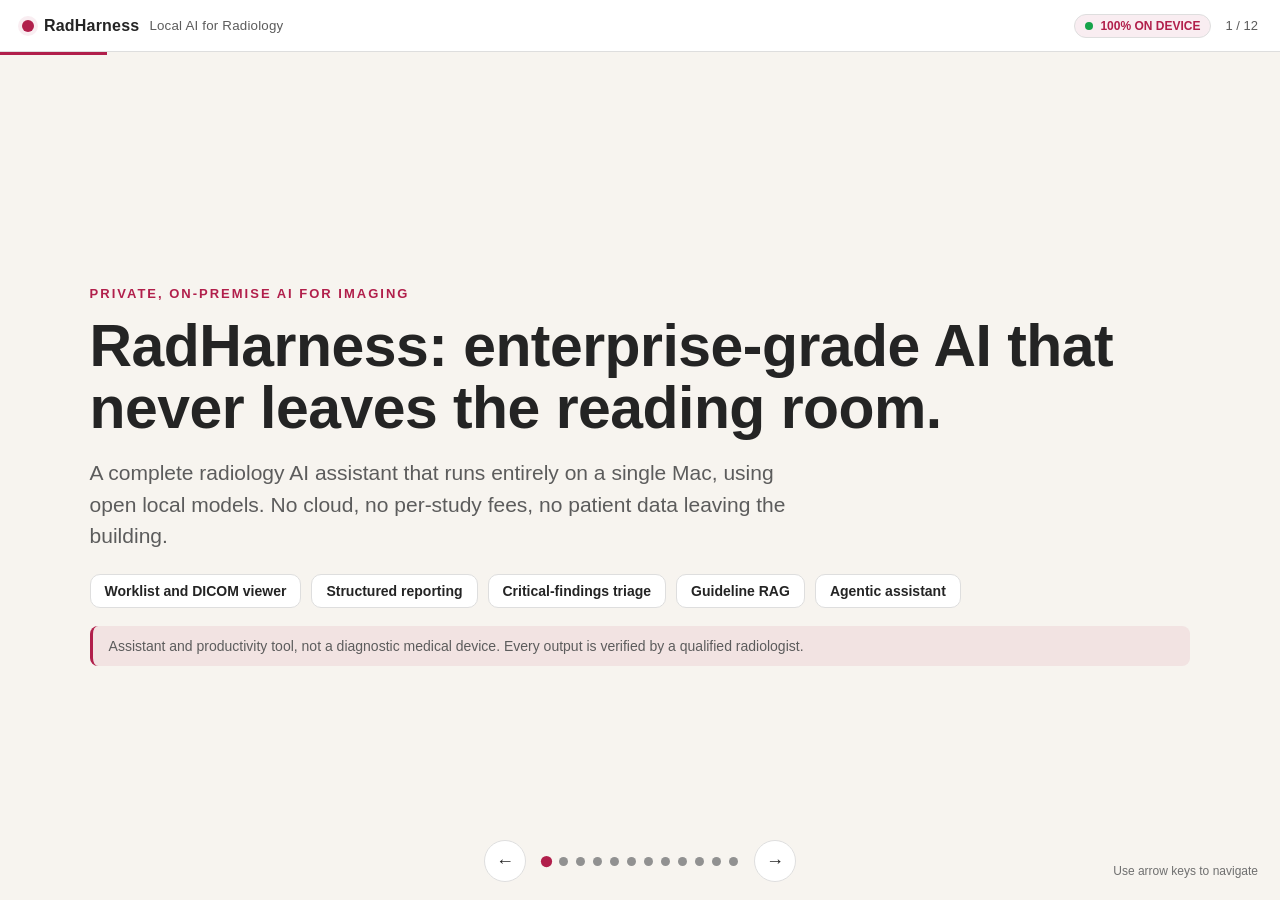
==== RadHarness-Pitch-Deck.html @ b1ef8378 "RadHarness: local-first radiology AI harness (Rbuild.ai, private) Full application: FastAPI backend," ====
<!DOCTYPE html>
<html lang="en">
<head>
<meta charset="UTF-8" />
<meta name="viewport" content="width=device-width, initial-scale=1.0" />
<title>RadHarness: Local AI for Radiology</title>
<script>
  (() => {
    const param = new URLSearchParams(window.location.search).get("scoutTheme");
    const theme =
      param || (window.matchMedia("(prefers-color-scheme: dark)").matches ? "dark" : "light");
    document.documentElement.setAttribute("data-theme", theme);
  })();
</script>
<style>
:root {
  color-scheme: light;
  --cp-bg: #f7f4ef;
  --cp-bg-elevated: #fcfbf8;
  --cp-surface: #ffffff;
  --cp-surface-soft: #f5f5f5;
  --cp-border: #dedede;
  --cp-border-strong: #919191;
  --cp-text: #242424;
  --cp-text-muted: #5c5c5c;
  --cp-text-soft: #6f6f6f;
  --cp-accent: #b11f4b;
  --cp-accent-hover: #9a1a41;
  --cp-accent-soft: rgba(177, 31, 75, 0.08);
  --cp-accent-fg: #ffffff;
  --cp-success: #16a34a;
  --cp-danger: #dc2626;
  --cp-warning: #f59e0b;
  --cp-link: #0078d4;
  --cp-shadow: 0 18px 48px rgba(0, 0, 0, 0.12);
  --cp-overlay: rgba(255, 255, 255, 0.8);
  --cp-panel: rgba(255, 255, 255, 0.86);
  --cp-panel-strong: rgba(255, 255, 255, 0.96);
  --cp-sheen: rgba(255, 255, 255, 0.55);
  --cp-highlight: rgba(177, 31, 75, 0.12);
}
html[data-theme="dark"] {
  color-scheme: dark;
  --cp-bg: #3d3b3a;
  --cp-bg-elevated: #343231;
  --cp-surface: #292929;
  --cp-surface-soft: #2e2e2e;
  --cp-border: #474747;
  --cp-border-strong: #5f5f5f;
  --cp-text: #dedede;
  --cp-text-muted: #919191;
  --cp-text-soft: #b0b0b0;
  --cp-accent: #fd8ea1;
  --cp-accent-hover: #fb7b91;
  --cp-accent-soft: rgba(253, 142, 161, 0.14);
  --cp-accent-fg: #1a1a1a;
  --cp-success: #4ade80;
  --cp-danger: #f87171;
  --cp-warning: #fbbf24;
  --cp-link: #4da6ff;
  --cp-shadow: 0 18px 48px rgba(0, 0, 0, 0.32);
  --cp-overlay: rgba(41, 41, 41, 0.88);
  --cp-panel: rgba(41, 41, 41, 0.72);
  --cp-panel-strong: rgba(41, 41, 41, 0.96);
  --cp-sheen: rgba(255, 255, 255, 0.04);
  --cp-highlight: rgba(253, 142, 161, 0.12);
}

* { box-sizing: border-box; margin: 0; padding: 0; }
html, body { height: 100%; }
body {
  font-family: "Segoe UI", Aptos, Calibri, -apple-system, BlinkMacSystemFont, sans-serif;
  background: var(--cp-bg);
  color: var(--cp-text);
  overflow: hidden;
  -webkit-font-smoothing: antialiased;
}
code, .mono { font-family: Consolas, "Courier New", Courier, monospace; }

/* Top bar */
.topbar {
  position: fixed; top: 0; left: 0; right: 0; height: 52px; z-index: 30;
  display: flex; align-items: center; justify-content: space-between;
  padding: 0 22px; background: var(--cp-panel-strong);
  border-bottom: 1px solid var(--cp-border); backdrop-filter: blur(8px);
}
.brand { display: flex; align-items: center; gap: 10px; font-weight: 700; letter-spacing: .2px; }
.brand .dot { width: 12px; height: 12px; border-radius: 50%; background: var(--cp-accent); box-shadow: 0 0 0 4px var(--cp-accent-soft); }
.brand small { font-weight: 500; color: var(--cp-text-muted); }
.top-right { display: flex; align-items: center; gap: 14px; font-size: 13px; color: var(--cp-text-muted); }
.pill {
  display: inline-flex; align-items: center; gap: 7px; padding: 4px 10px; border-radius: 999px;
  background: var(--cp-accent-soft); color: var(--cp-accent); font-weight: 600; font-size: 12px;
  border: 1px solid var(--cp-border);
}
.pill .g { width: 8px; height: 8px; border-radius: 50%; background: var(--cp-success); }
.progress { position: fixed; top: 52px; left: 0; height: 3px; background: var(--cp-accent); z-index: 30; transition: width .3s ease; }

/* Slides */
.deck { position: absolute; inset: 52px 0 0 0; }
.slide {
  position: absolute; inset: 0; display: none;
  padding: 44px clamp(24px, 7vw, 110px); overflow-y: auto;
  animation: fade .35s ease;
}
.slide.active { display: flex; flex-direction: column; justify-content: center; }
@keyframes fade { from { opacity: 0; transform: translateY(8px); } to { opacity: 1; transform: none; } }

.kicker { color: var(--cp-accent); font-weight: 700; text-transform: uppercase; letter-spacing: 2px; font-size: 13px; margin-bottom: 14px; }
h1 { font-size: clamp(30px, 4.6vw, 60px); line-height: 1.05; letter-spacing: -.5px; margin-bottom: 18px; }
h2 { font-size: clamp(24px, 3.2vw, 40px); line-height: 1.1; margin-bottom: 20px; letter-spacing: -.3px; }
h3 { font-size: 19px; margin-bottom: 8px; }
p.lead { font-size: clamp(16px, 1.7vw, 21px); color: var(--cp-text-muted); max-width: 60ch; line-height: 1.5; }
.muted { color: var(--cp-text-muted); }
.accent { color: var(--cp-accent); }
ul.clean { list-style: none; display: grid; gap: 12px; margin-top: 8px; }
ul.clean li { display: flex; gap: 12px; align-items: flex-start; font-size: 17px; line-height: 1.45; }
ul.clean li::before { content: ""; flex: 0 0 auto; width: 9px; height: 9px; margin-top: 8px; border-radius: 3px; background: var(--cp-accent); }

.grid { display: grid; gap: 16px; }
.g2 { grid-template-columns: repeat(2, 1fr); }
.g3 { grid-template-columns: repeat(3, 1fr); }
.g4 { grid-template-columns: repeat(4, 1fr); }
@media (max-width: 900px) { .g2, .g3, .g4 { grid-template-columns: 1fr; } }

.card {
  background: var(--cp-surface); border: 1px solid var(--cp-border); border-radius: 16px;
  padding: 20px; box-shadow: 0 0 2px rgba(0,0,0,0.12), 0 1px 2px rgba(0,0,0,0.14);
}
.card .ic { font-size: 24px; margin-bottom: 10px; }
.card p { color: var(--cp-text-muted); font-size: 15px; line-height: 1.45; }

.stat { display: flex; flex-direction: column; gap: 4px; }
.stat .n { font-size: clamp(28px, 3.6vw, 46px); font-weight: 800; color: var(--cp-accent); letter-spacing: -1px; }
.stat .l { color: var(--cp-text-muted); font-size: 14px; }

table.t { width: 100%; border-collapse: collapse; font-size: 15px; }
table.t th, table.t td { text-align: left; padding: 11px 14px; border-bottom: 1px solid var(--cp-border); }
table.t th { color: var(--cp-text-muted); font-weight: 600; font-size: 13px; text-transform: uppercase; letter-spacing: .5px; }
table.t tr:last-child td { border-bottom: none; }
table.t .hl { color: var(--cp-accent); font-weight: 700; }
.tag { display: inline-block; padding: 2px 9px; border-radius: 999px; font-size: 12px; font-weight: 600; background: var(--cp-accent-soft); color: var(--cp-accent); border: 1px solid var(--cp-border); }
.tag.ok { background: rgba(22,163,74,.1); color: var(--cp-success); }

/* Bar chart */
.bars { display: grid; gap: 16px; margin-top: 10px; }
.bar-row { display: grid; grid-template-columns: 140px 1fr auto; align-items: center; gap: 14px; }
.bar-track { height: 30px; background: var(--cp-surface-soft); border: 1px solid var(--cp-border); border-radius: 8px; overflow: hidden; }
.bar-fill { height: 100%; display: flex; align-items: center; padding-left: 12px; color: var(--cp-accent-fg); font-weight: 700; font-size: 14px; white-space: nowrap; }
.bar-fill.cloud { background: var(--cp-border-strong); color: var(--cp-text); }
.bar-fill.local { background: var(--cp-accent); }

.two { display: grid; grid-template-columns: 1.05fr .95fr; gap: 40px; align-items: center; }
@media (max-width: 900px) { .two { grid-template-columns: 1fr; gap: 22px; } }

.badge-row { display: flex; flex-wrap: wrap; gap: 10px; margin-top: 22px; }
.badge { display: inline-flex; align-items: center; gap: 8px; padding: 8px 14px; border-radius: 10px; background: var(--cp-surface); border: 1px solid var(--cp-border); font-size: 14px; font-weight: 600; }

.note { margin-top: 18px; padding: 12px 16px; border-left: 3px solid var(--cp-accent); background: var(--cp-accent-soft); border-radius: 8px; font-size: 14px; color: var(--cp-text-muted); }
.disclaimer-box { border: 1px solid var(--cp-warning); background: rgba(245,158,11,.08); border-radius: 12px; padding: 18px 20px; font-size: 15px; line-height: 1.5; }

/* Nav */
.nav { position: fixed; bottom: 18px; left: 0; right: 0; z-index: 30; display: flex; align-items: center; justify-content: center; gap: 16px; }
.nav button {
  width: 42px; height: 42px; border-radius: 50%; border: 1px solid var(--cp-border);
  background: var(--cp-panel-strong); color: var(--cp-text); font-size: 18px; cursor: pointer;
  display: flex; align-items: center; justify-content: center; transition: all .15s ease;
}
.nav button:hover { border-color: var(--cp-accent); color: var(--cp-accent); }
.dots { display: flex; gap: 8px; }
.dots span { width: 9px; height: 9px; border-radius: 50%; background: var(--cp-border-strong); cursor: pointer; transition: all .15s ease; }
.dots span.on { background: var(--cp-accent); transform: scale(1.25); }
.hint { position: fixed; bottom: 22px; right: 22px; font-size: 12px; color: var(--cp-text-soft); z-index: 30; }
.footer-credit { position: fixed; bottom: 22px; left: 22px; font-size: 12px; color: var(--cp-text-soft); z-index: 30; }
</style>
</head>
<body>
<div class="topbar">
  <div class="brand"><span class="dot"></span> RadHarness <small>Local AI for Radiology</small></div>
  <div class="top-right">
    <span class="pill"><span class="g"></span> 100% ON DEVICE</span>
    <span id="counter">1 / 12</span>
  </div>
</div>
<div class="progress" id="progress" style="width:8%"></div>

<div class="deck" id="deck">

  <!-- 1. Title -->
  <section class="slide active">
    <div class="kicker">Private, on-premise AI for imaging</div>
    <h1>RadHarness: enterprise-grade AI that never leaves the reading room.</h1>
    <p class="lead">A complete radiology AI assistant that runs entirely on a single Mac, using open local models. No cloud, no per-study fees, no patient data leaving the building.</p>
    <div class="badge-row">
      <span class="badge">Worklist and DICOM viewer</span>
      <span class="badge">Structured reporting</span>
      <span class="badge">Critical-findings triage</span>
      <span class="badge">Guideline RAG</span>
      <span class="badge">Agentic assistant</span>
    </div>
    <div class="note">Assistant and productivity tool, not a diagnostic medical device. Every output is verified by a qualified radiologist.</div>
  </section>

  <!-- 2. Problem -->
  <section class="slide">
    <div class="kicker">The problem</div>
    <h2>Cloud radiology AI is powerful, but it comes with strings attached.</h2>
    <div class="grid g3">
      <div class="card"><div class="ic">🔓</div><h3>PHI leaves the building</h3><p>Images and reports are uploaded to third-party clouds, expanding breach exposure and complicating HIPAA and GDPR compliance.</p></div>
      <div class="card"><div class="ic">💸</div><h3>Recurring per-study fees</h3><p>Per-exam and per-seat subscriptions scale with volume forever. Costs never stop, and they grow as you do.</p></div>
      <div class="card"><div class="ic">🔗</div><h3>Vendor lock-in and downtime</h3><p>Your workflow depends on someone else's uptime, pricing, and roadmap. No internet means no AI.</p></div>
    </div>
    <div class="note">Radiologists want the productivity of AI without surrendering control of the data or the budget.</div>
  </section>

  <!-- 3. Solution -->
  <section class="slide">
    <div class="kicker">The solution</div>
    <div class="two">
      <div>
        <h2>One local appliance. The whole AI workflow.</h2>
        <p class="lead">RadHarness packages a modern radiology AI stack into software that runs on a single Mac using open models. It is offline by architecture: the app refuses any non-local model endpoint.</p>
        <ul class="clean" style="margin-top:20px">
          <li>All inference runs on the device, on your data, under your roof.</li>
          <li>Open-source models mean zero license and zero per-use fees.</li>
          <li>Cross-platform: the same app runs on Mac or PC.</li>
        </ul>
      </div>
      <div class="grid" style="gap:14px">
        <div class="card stat"><span class="n">0</span><span class="l">bytes of patient data sent to any cloud</span></div>
        <div class="card stat"><span class="n">$0</span><span class="l">per-study and per-seat inference fees</span></div>
        <div class="card stat"><span class="n">1</span><span class="l">quiet appliance for the whole reading room</span></div>
      </div>
    </div>
  </section>

  <!-- 4. Features -->
  <section class="slide">
    <div class="kicker">What it does today</div>
    <h2>A working product, not a concept.</h2>
    <div class="grid g3">
      <div class="card"><div class="ic">🗂️</div><h3>Worklist and viewer</h3><p>DICOM ingest with automatic de-identification, a prioritized worklist, and an in-browser frame viewer.</p></div>
      <div class="card"><div class="ic">📝</div><h3>Structured reporting</h3><p>Drafts Technique, Comparison, Findings, and Impression from dictation, and generates concise impressions.</p></div>
      <div class="card"><div class="ic">🚨</div><h3>Critical-findings triage</h3><p>Detects actionable findings in report text and auto-escalates the study to STAT, with negation handling.</p></div>
      <div class="card"><div class="ic">📚</div><h3>Guideline RAG</h3><p>Ingest your protocols and appropriateness criteria, then get grounded answers with source citations.</p></div>
      <div class="card"><div class="ic">🤖</div><h3>Agentic assistant</h3><p>A tool-using chat agent that searches the worklist and knowledge base and runs triage on demand.</p></div>
      <div class="card"><div class="ic">🔒</div><h3>Privacy guard</h3><p>Offline mode is enforced in code. Local-only SQLite storage and an audit log keep everything on device.</p></div>
    </div>
    <div class="note">Verified end to end on this build: DICOM frames render, triage escalates to STAT, and the agent cites local protocols. 6 of 6 smoke tests pass.</div>
  </section>

  <!-- 5. Architecture -->
  <section class="slide">
    <div class="kicker">How it works</div>
    <h2>A clean local stack, offline by design.</h2>
    <div class="two">
      <ul class="clean">
        <li><strong>Local model runtime:</strong> Ollama or Foundry Local, serving an open model over a loopback endpoint only.</li>
        <li><strong>FastAPI backend:</strong> worklist, reporting, triage, RAG, and the agent, all in Python.</li>
        <li><strong>Local storage:</strong> SQLite plus local files, gitignored, holding studies, reports, and the knowledge base.</li>
        <li><strong>No-build web UI:</strong> a self-contained single-page app, no external assets, no internet required.</li>
      </ul>
      <div class="card">
        <h3 class="accent">Data flow</h3>
        <p style="margin-top:10px; line-height:1.7">
          DICOM in &rarr; de-identify &rarr; worklist<br>
          Dictation &rarr; local model &rarr; structured report<br>
          Report text &rarr; triage &rarr; STAT flag<br>
          Question &rarr; local RAG &rarr; cited answer<br>
          <span class="muted">Every arrow stays inside the device.</span>
        </p>
      </div>
    </div>
  </section>

  <!-- 6. Why local -->
  <section class="slide">
    <div class="kicker">Why local wins</div>
    <h2>Privacy, cost, and control in one decision.</h2>
    <div class="grid g4">
      <div class="card"><div class="ic">🛡️</div><h3>Compliance</h3><p>No cloud egress shrinks your breach surface and simplifies HIPAA and GDPR posture.</p></div>
      <div class="card"><div class="ic">📉</div><h3>Economics</h3><p>A one-time hardware cost replaces recurring per-study fees that never end.</p></div>
      <div class="card"><div class="ic">⚡</div><h3>Availability</h3><p>Works with no internet. No dependency on a vendor's uptime or pricing changes.</p></div>
      <div class="card"><div class="ic">🧩</div><h3>Control</h3><p>Own the models, the data, and the roadmap. Swap models freely as open models improve.</p></div>
    </div>
  </section>

  <!-- 7. Recommended model (DATA) -->
  <section class="slide" id="slide-model">
    <div class="kicker">The model, picked and tested</div>
    <h2>Recommended local model: <span class="accent" id="model-name">Qwen3-32B + MedGemma</span></h2>
    <div class="two">
      <div>
        <p class="lead" id="model-rationale">Qwen3-32B is the primary reasoning model: Apache 2.0 licensed, with a thinking mode that suits impression drafting and structured reports. MedGemma 27B adds medical language and chest-X-ray-trained image understanding under Google's healthcare-friendly HAI-DEF terms.</p>
        <ul class="clean" style="margin-top:18px" id="model-points">
          <li><strong>Reasoning:</strong> Qwen3-32B (Apache 2.0, thinking mode) for reports, triage, and RAG.</li>
          <li><strong>Medical + images:</strong> MedGemma 27B multimodal, trained on chest X-rays and clinical text.</li>
          <li><strong>Runs on 32GB today:</strong> Qwen3-14B or gpt-oss:20b, paired with MedGemma 4B.</li>
        </ul>
      </div>
      <div class="card">
        <h3 class="accent">Model shortlist</h3>
        <table class="t" style="margin-top:8px" id="model-table">
          <tr><th>Model</th><th>Role</th><th>~Q4 memory</th></tr>
          <tr><td class="hl">Qwen3-32B</td><td>Primary reasoning</td><td>~20 GB</td></tr>
          <tr><td class="hl">MedGemma 27B</td><td>Medical text + vision</td><td>~17 GB</td></tr>
          <tr><td>Qwen3-14B / gpt-oss:20b</td><td>Runs on 32GB now</td><td>~9 to 16 GB</td></tr>
          <tr><td>Qwen3-72B / Llama 3.3-70B</td><td>Higher quality (128GB)</td><td>~43 to 45 GB</td></tr>
        </table>
      </div>
    </div>
    <div class="note" id="model-note">All picks allow commercial and clinical-adjacent use (Apache 2.0 and Google HAI-DEF). Medical-tuned models still hallucinate and require radiologist verification, so a strong reasoner plus grounded RAG is the safe default.</div>
  </section>

  <!-- 8. Benchmark (DATA) -->
  <section class="slide" id="slide-bench">
    <div class="kicker">Tested on real hardware</div>
    <h2>Measured performance, not marketing.</h2>
    <p class="lead">Benchmarked on an Apple M1 Max, 32GB, using the same prompts the app uses. gpt-oss:20b ran 100% on the GPU at 33 to 41 generation tokens per second, using about 12GB. A Mac Studio adds memory and bandwidth for larger models and higher throughput.</p>
    <div class="card" style="margin-top:18px">
      <table class="t" id="bench-table">
        <tr><th>Task</th><th>Model</th><th>Gen tokens/sec</th><th>Latency</th><th>Quality (1-5)</th></tr>
        <tr><td>Report drafting</td><td class="hl">gpt-oss:20b</td><td id="b-gen-a">33.3</td><td id="b-lat-a">11.7 s</td><td id="b-q-a">5</td></tr>
        <tr><td>Triage classify</td><td>gpt-oss:20b</td><td id="b-gen-b">32.9</td><td id="b-lat-b">25.2 s</td><td id="b-q-b">3</td></tr>
        <tr><td>RAG answer</td><td>gpt-oss:20b</td><td id="b-gen-c">41.0</td><td id="b-lat-c">3.6 s</td><td id="b-q-c">5</td></tr>
      </table>
    </div>
    <div class="note" id="bench-note">Strong on report drafting and grounded answering. Triage scored lower because the model undercalled one case, which is exactly why RadHarness wraps triage in deterministic rules plus mandatory radiologist verification. Warm-run figures, GPU (Metal).</div>
  </section>

  <!-- 9. Hardware (DATA) -->
  <section class="slide" id="slide-hw">
    <div class="kicker">The appliance</div>
    <h2>Recommended build: <span class="accent" id="hw-name">Mac Studio M4 Max, 128GB</span></h2>
    <div class="grid g3" id="hw-cards">
      <div class="card"><span class="tag">Good</span><h3 style="margin-top:10px" id="hw-good-name">M4 Max, 64GB</h3><p id="hw-good-desc">Runs a 32B reasoning model plus a medical vision model at 30 to 37 tok/s.</p><div class="stat" style="margin-top:12px"><span class="n" id="hw-good-price">$3,799</span><span class="l" id="hw-good-spec">64GB unified, 40-core GPU, 1TB</span></div></div>
      <div class="card" style="border-color:var(--cp-accent)"><span class="tag">Recommended</span><h3 style="margin-top:10px" id="hw-better-name">M4 Max, 128GB</h3><p id="hw-better-desc">Runs a 70B model plus vision plus a summarizer at once, with headroom.</p><div class="stat" style="margin-top:12px"><span class="n" id="hw-better-price">~$5,099</span><span class="l" id="hw-better-spec">128GB unified, 40-core GPU, 2TB</span></div></div>
      <div class="card"><span class="tag">Best</span><h3 style="margin-top:10px" id="hw-best-name">M3 Ultra, 96GB</h3><p id="hw-best-desc">819 GB/s bandwidth, about 50% faster on 70B models. High-volume rooms.</p><div class="stat" style="margin-top:12px"><span class="n" id="hw-best-price">$7,299</span><span class="l" id="hw-best-spec">96GB unified, 80-core GPU, 2TB</span></div></div>
    </div>
    <div class="note" id="hw-note">Rule of thumb: usable local model size must fit in unified memory, and memory bandwidth drives tokens per second. Prices are US, July 2026, and reflect the 2026 memory-shortage market. Verify at apple.com before purchase.</div>
  </section>

  <!-- 10. ROI (DATA) -->
  <section class="slide" id="slide-roi">
    <div class="kicker">The economics</div>
    <h2>One-time hardware beats forever fees.</h2>
    <div class="two">
      <div>
        <h3 class="muted" style="margin-bottom:14px">3-year total cost (illustrative)</h3>
        <div class="bars">
          <div class="bar-row"><span>Cloud / SaaS AI</span><div class="bar-track"><div class="bar-fill cloud" style="width:100%">$80,000</div></div><span></span></div>
          <div class="bar-row"><span>RadHarness local</span><div class="bar-track"><div class="bar-fill local" style="width:16%"></div></div><span style="font-weight:800;color:var(--cp-accent)">$12,200</span></div>
        </div>
        <div class="note" id="roi-note">Base scenario: 8,000 studies per year, single-radiologist practice. 3-year cost about $12,200 local vs about $80,000 mid-range cloud or SaaS, plus roughly $28,700 per year in radiologist time saved. Estimates with assumptions and sources in the ROI report.</div>
      </div>
      <div class="grid" style="gap:14px">
        <div class="card stat"><span class="n" id="roi-headline-1">85%</span><span class="l" id="roi-headline-1-l">lower 3-year cost vs cloud</span></div>
        <div class="card stat"><span class="n" id="roi-headline-2">2-9 mo</span><span class="l" id="roi-headline-2-l">payback period</span></div>
        <div class="card stat"><span class="n" id="roi-headline-3">$28.7K</span><span class="l" id="roi-headline-3-l">radiologist time saved / year</span></div>
      </div>
    </div>
  </section>

  <!-- 11. Roadmap -->
  <section class="slide">
    <div class="kicker">Where this goes</div>
    <h2>From assistant to a full local imaging platform.</h2>
    <div class="grid g3">
      <div class="card"><span class="tag ok">Shipped</span><h3 style="margin-top:10px">Core harness</h3><p>Worklist, viewer, reporting, triage, RAG, and the agent, running fully local.</p></div>
      <div class="card"><span class="tag">Next</span><h3 style="margin-top:10px">Vision and PACS</h3><p>Add a local vision model for image understanding and DICOM network integration with the reading environment.</p></div>
      <div class="card"><span class="tag">Later</span><h3 style="margin-top:10px">Validation and scale</h3><p>Clinical validation studies, multi-user support, and a hardened on-prem deployment.</p></div>
    </div>
  </section>

  <!-- 12. CTA / Disclaimer -->
  <section class="slide">
    <div class="kicker">Take it for a read</div>
    <h1>Own your AI. Keep your data. Cut the bill.</h1>
    <p class="lead">RadHarness is built and running today. The next step is choosing the model tier and the Mac Studio that fit your volume, then piloting it on a live worklist.</p>
    <div class="badge-row">
      <span class="badge">Run: <span class="mono">./run.sh</span></span>
      <span class="badge">Open: <span class="mono">127.0.0.1:8000</span></span>
      <span class="badge">Offline and private</span>
    </div>
    <div class="disclaimer-box" style="margin-top:26px">
      <strong>Medical disclaimer.</strong> RadHarness is a research and productivity assistant, not a medical device. It is not FDA or CE cleared and must not be used for primary diagnosis or autonomous clinical decisions. All AI output must be reviewed and verified by a qualified radiologist.
    </div>
  </section>

</div>

<div class="nav">
  <button id="prev" aria-label="Previous">&larr;</button>
  <div class="dots" id="dots"></div>
  <button id="next" aria-label="Next">&rarr;</button>
</div>
<div class="hint">Use arrow keys to navigate</div>

<script>
  const slides = Array.from(document.querySelectorAll(".slide"));
  const dotsWrap = document.getElementById("dots");
  const counter = document.getElementById("counter");
  const progress = document.getElementById("progress");
  let i = 0;
  slides.forEach((_, idx) => {
    const s = document.createElement("span");
    if (idx === 0) s.className = "on";
    s.addEventListener("click", () => go(idx));
    dotsWrap.appendChild(s);
  });
  const dots = Array.from(dotsWrap.children);
  function go(n) {
    i = Math.max(0, Math.min(slides.length - 1, n));
    slides.forEach((s, idx) => s.classList.toggle("active", idx === i));
    dots.forEach((d, idx) => d.classList.toggle("on", idx === i));
    counter.textContent = (i + 1) + " / " + slides.length;
    progress.style.width = ((i + 1) / slides.length * 100) + "%";
  }
  document.getElementById("prev").addEventListener("click", () => go(i - 1));
  document.getElementById("next").addEventListener("click", () => go(i + 1));
  document.addEventListener("keydown", (e) => {
    if (e.key === "ArrowRight" || e.key === "PageDown" || e.key === " ") { e.preventDefault(); go(i + 1); }
    else if (e.key === "ArrowLeft" || e.key === "PageUp") { e.preventDefault(); go(i - 1); }
    else if (e.key === "Home") go(0);
    else if (e.key === "End") go(slides.length - 1);
  });
  go(0);
</script>
</body>
</html>
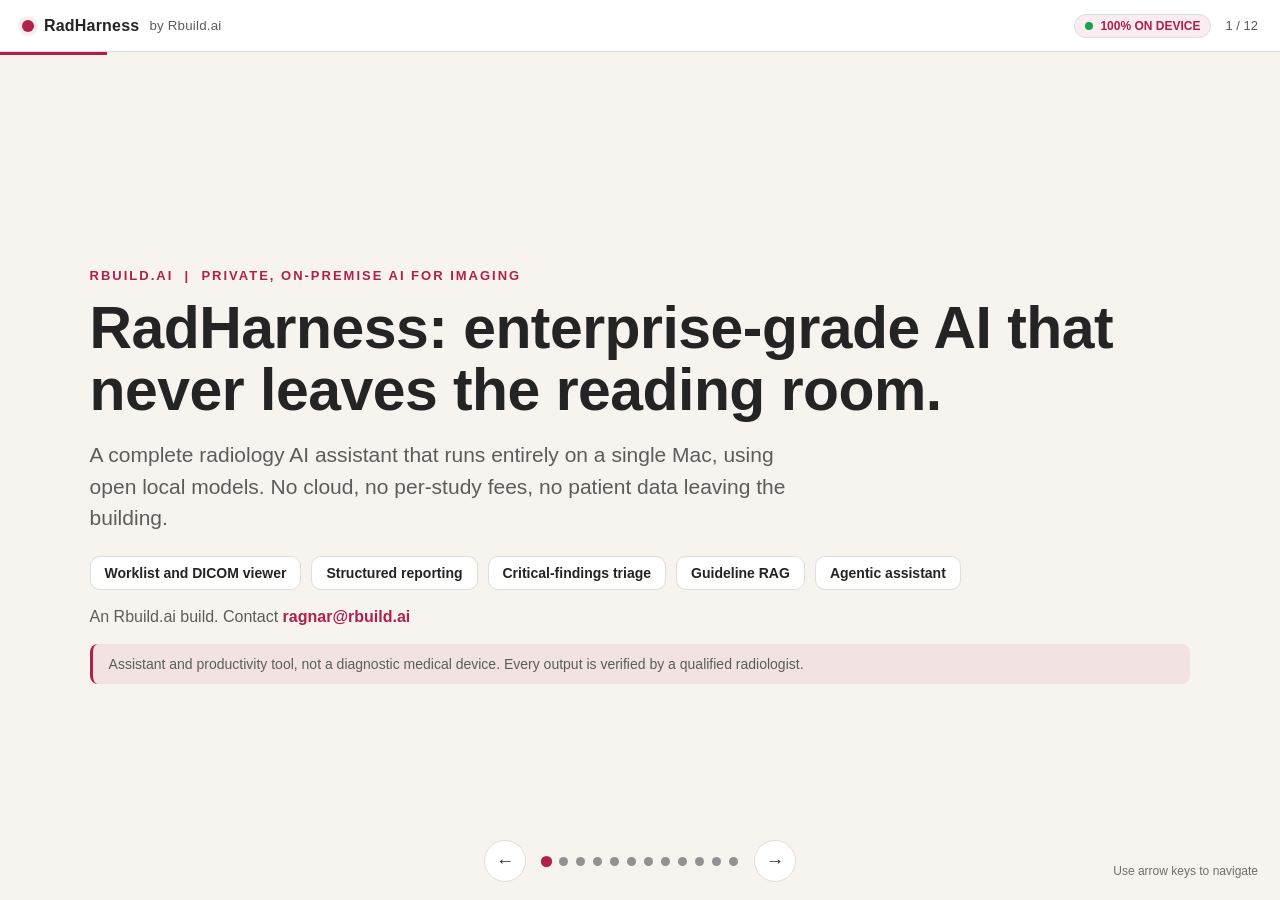
==== commit 5f8a0bf8: "Add Rbuild.ai branding to pitch deck; mark scripts executable Co-authored-by: Copilot <223556219+Cop" ====
--- a/RadHarness-Pitch-Deck.html
+++ b/RadHarness-Pitch-Deck.html
@@ -176,7 +176,7 @@
 </head>
 <body>
 <div class="topbar">
-  <div class="brand"><span class="dot"></span> RadHarness <small>Local AI for Radiology</small></div>
+  <div class="brand"><span class="dot"></span> RadHarness <small>by Rbuild.ai</small></div>
   <div class="top-right">
     <span class="pill"><span class="g"></span> 100% ON DEVICE</span>
     <span id="counter">1 / 12</span>
@@ -188,7 +188,7 @@
 
   <!-- 1. Title -->
   <section class="slide active">
-    <div class="kicker">Private, on-premise AI for imaging</div>
+    <div class="kicker">Rbuild.ai &nbsp;|&nbsp; Private, on-premise AI for imaging</div>
     <h1>RadHarness: enterprise-grade AI that never leaves the reading room.</h1>
     <p class="lead">A complete radiology AI assistant that runs entirely on a single Mac, using open local models. No cloud, no per-study fees, no patient data leaving the building.</p>
     <div class="badge-row">
@@ -198,6 +198,7 @@
       <span class="badge">Guideline RAG</span>
       <span class="badge">Agentic assistant</span>
     </div>
+    <p class="muted" style="margin-top:18px">An Rbuild.ai build. Contact <strong class="accent">ragnar@rbuild.ai</strong></p>
     <div class="note">Assistant and productivity tool, not a diagnostic medical device. Every output is verified by a qualified radiologist.</div>
   </section>
 
@@ -380,7 +381,7 @@
     <div class="badge-row">
       <span class="badge">Run: <span class="mono">./run.sh</span></span>
       <span class="badge">Open: <span class="mono">127.0.0.1:8000</span></span>
-      <span class="badge">Offline and private</span>
+      <span class="badge">Contact: <span class="mono">ragnar@rbuild.ai</span></span>
     </div>
     <div class="disclaimer-box" style="margin-top:26px">
       <strong>Medical disclaimer.</strong> RadHarness is a research and productivity assistant, not a medical device. It is not FDA or CE cleared and must not be used for primary diagnosis or autonomous clinical decisions. All AI output must be reviewed and verified by a qualified radiologist.
